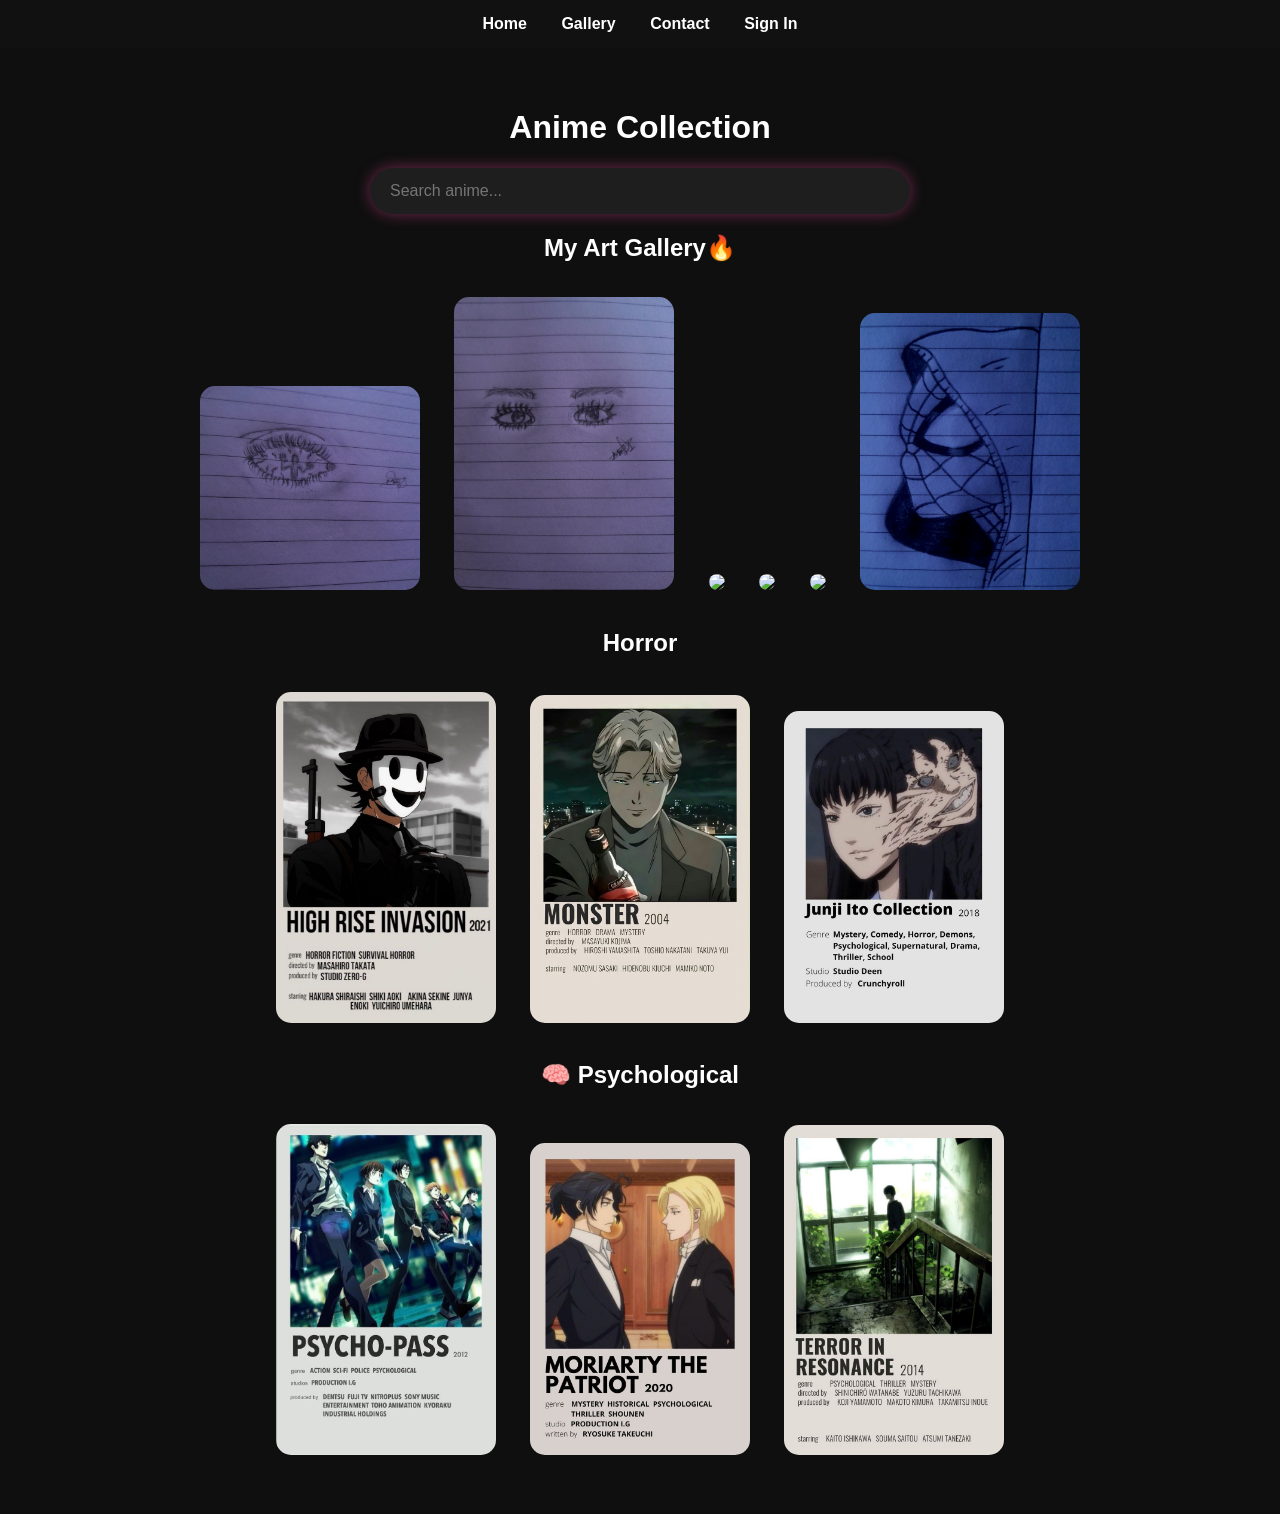
==== gallery.html @ d242ca9e "Add files via upload" ====
<!DOCTYPE html>
<html>
<head>
<title>Anime Gallery</title>
<link rel="stylesheet" href="style.css">
</head>
<body>

<nav>
<a href="index.html">Home</a>
<a href="gallery.html">Gallery</a>
<a href="contact.html">Contact</a>
<a href="signin.html">Sign In</a>
</nav>

<div class="container">

<h1>Anime Collection</h1>
<input type="text" id="search" onkeyup="searchAnime()" placeholder="Search anime...">

<h2>My Art Gallery🔥 </h2>
<div class="gallery anime-item">
<img src="drawing1.jpg" onclick="openImage(this)">
<img src="drawing2.jpg" onclick="openImage(this)">
<img src="drawing3.jpg" onclick="openImage(this)">
<img src="drawing4.jpg" onclick="openImage(this)">
<img src="drawing5.jpg" onclick="openImage(this)">
<img src="drawing6.jpg" onclick="openImage(this)">
</div>

<h2>Horror</h2>
<div class="gallery anime-item">
<img src="H anime1.jpg" onclick="openImage(this)">
<img src="H anime2.jpg" onclick="openImage(this)">
<img src="H anime3.jpg" onclick="openImage(this)">
</div>

<h2>🧠 Psychological</h2>
<div class="gallery anime-item">
<img src="psych1.jpg" onclick="openImage(this)">
<img src="psych2.jpg" onclick="openImage(this)">
<img src="psych3.jpg" onclick="openImage(this)">
</div>

</div>

<div id="lightbox" onclick="closeImage()">
<img id="lightbox-img">
</div>

<script src="script.js"></script>

<script>
const links = document.querySelectorAll("nav a");
links.forEach(link => {
    if(link.href === window.location.href){
        link.classList.add("active");
    }
});
</script>
</body>
</html>
---- style.css ----
body{
    margin:0;
    font-family:Segoe UI, sans-serif;
    background-color:#0f0f0f;  /* One solid professional color */
    color:white;
}

nav{
    background:#111;
    padding:15px;
    text-align:center;
    position:sticky;
    top:0;
}

nav a{
    color:white;
    margin:15px;
    text-decoration:none;
    font-weight:bold;
    transition:0.3s;
}

nav a:hover{
    color:#ff4da6;
}

.hero{
    height:100vh;
    background:url("naruto.jpg") center/cover no-repeat;
    display:flex;
    justify-content:center;
    align-items:center;
}

.overlay{
    background:rgba(0,0,0,0.6);
    padding:40px;
    border-radius:20px;
    text-align:center;
    animation:fadeIn 2s;
}

.button{
    padding:12px 25px;
    border:none;
    border-radius:25px;
    background:linear-gradient(45deg,#ff4da6,#ffb84d);
    cursor:pointer;
    font-weight:bold;
}

.button:hover{
    box-shadow:0 0 20px #ff4da6;
}

.container{
    padding:40px;
    text-align:center;
}

.gallery img{
    width:220px;
    margin:15px;
    border-radius:15px;
    transition:0.3s;
    cursor:pointer;
}

.gallery img:hover{
    transform:scale(1.1);
    box-shadow:0 0 20px #ff4da6;
}

#lightbox{
    position:fixed;
    display:none;
    top:0;
    left:0;
    width:100%;
    height:100%;
    background:rgba(0,0,0,0.9);
    justify-content:center;
    align-items:center;
}

#lightbox img{
    max-width:80%;
    max-height:80%;
    border-radius:20px;
}

@keyframes fadeIn{
    from{opacity:0;}
    to{opacity:1;}
}

.form-card{
    background:rgba(20,20,20,0.95);
    width:400px;
    max-width:90%;
    margin:80px auto;
    padding:40px;
    border-radius:15px;
    box-shadow:0 0 25px rgba(255,77,166,0.4);
}

.form-card h1{
    text-align:center;
    margin-bottom:20px;
}

.form-card input,
.form-card textarea{
    width:100%;
    padding:12px;
    margin:10px 0;
    border-radius:8px;
    border:none;
    font-size:15px;
}

.form-card textarea{
    resize:none;
    height:120px;
}
.contact-card{
    background:rgba(25,25,25,0.98);
    width:90%;
    max-width:600px;
    margin:80px auto;
    padding:50px;
    border-radius:20px;
    box-shadow:0 0 35px rgba(255,77,166,0.5);
}

.contact-card h1{
    text-align:center;
    margin-bottom:30px;
}

.contact-card input,
.contact-card textarea{
    width:100%;
    padding:14px;
    margin:12px 0;
    border-radius:10px;
    border:none;
    font-size:16px;
    background:#1e1e1e;
    color:white;
}

.contact-card textarea{
    height:140px;
    resize:none;
}
#search{
    width:90%;
    max-width:500px;
    padding:14px 20px;
    margin:20px auto;
    display:block;
    border-radius:30px;
    border:none;
    font-size:16px;
    background:#1e1e1e;
    color:white;
    box-shadow:0 0 15px rgba(255,77,166,0.4);
    transition:0.3s;
}

/* When user clicks on it */
#search:focus{
    outline:none;
    box-shadow:0 0 25px #ff4da6;
    transform:scale(1.03);
}
/* Full screen background video */
#bg-video{
    position:fixed;
    right:0;
    bottom:0;
    min-width:100%;
    min-height:100%;
    object-fit:cover;
    z-index:-1;
}

/* Content on top of video */
.home-content{
    position:relative;
    height:100vh;
    display:flex;
    justify-content:center;
    align-items:center;
    flex-direction:column;
    text-align:center;
    background:rgba(0,0,0,0.5);
    color:white;
}
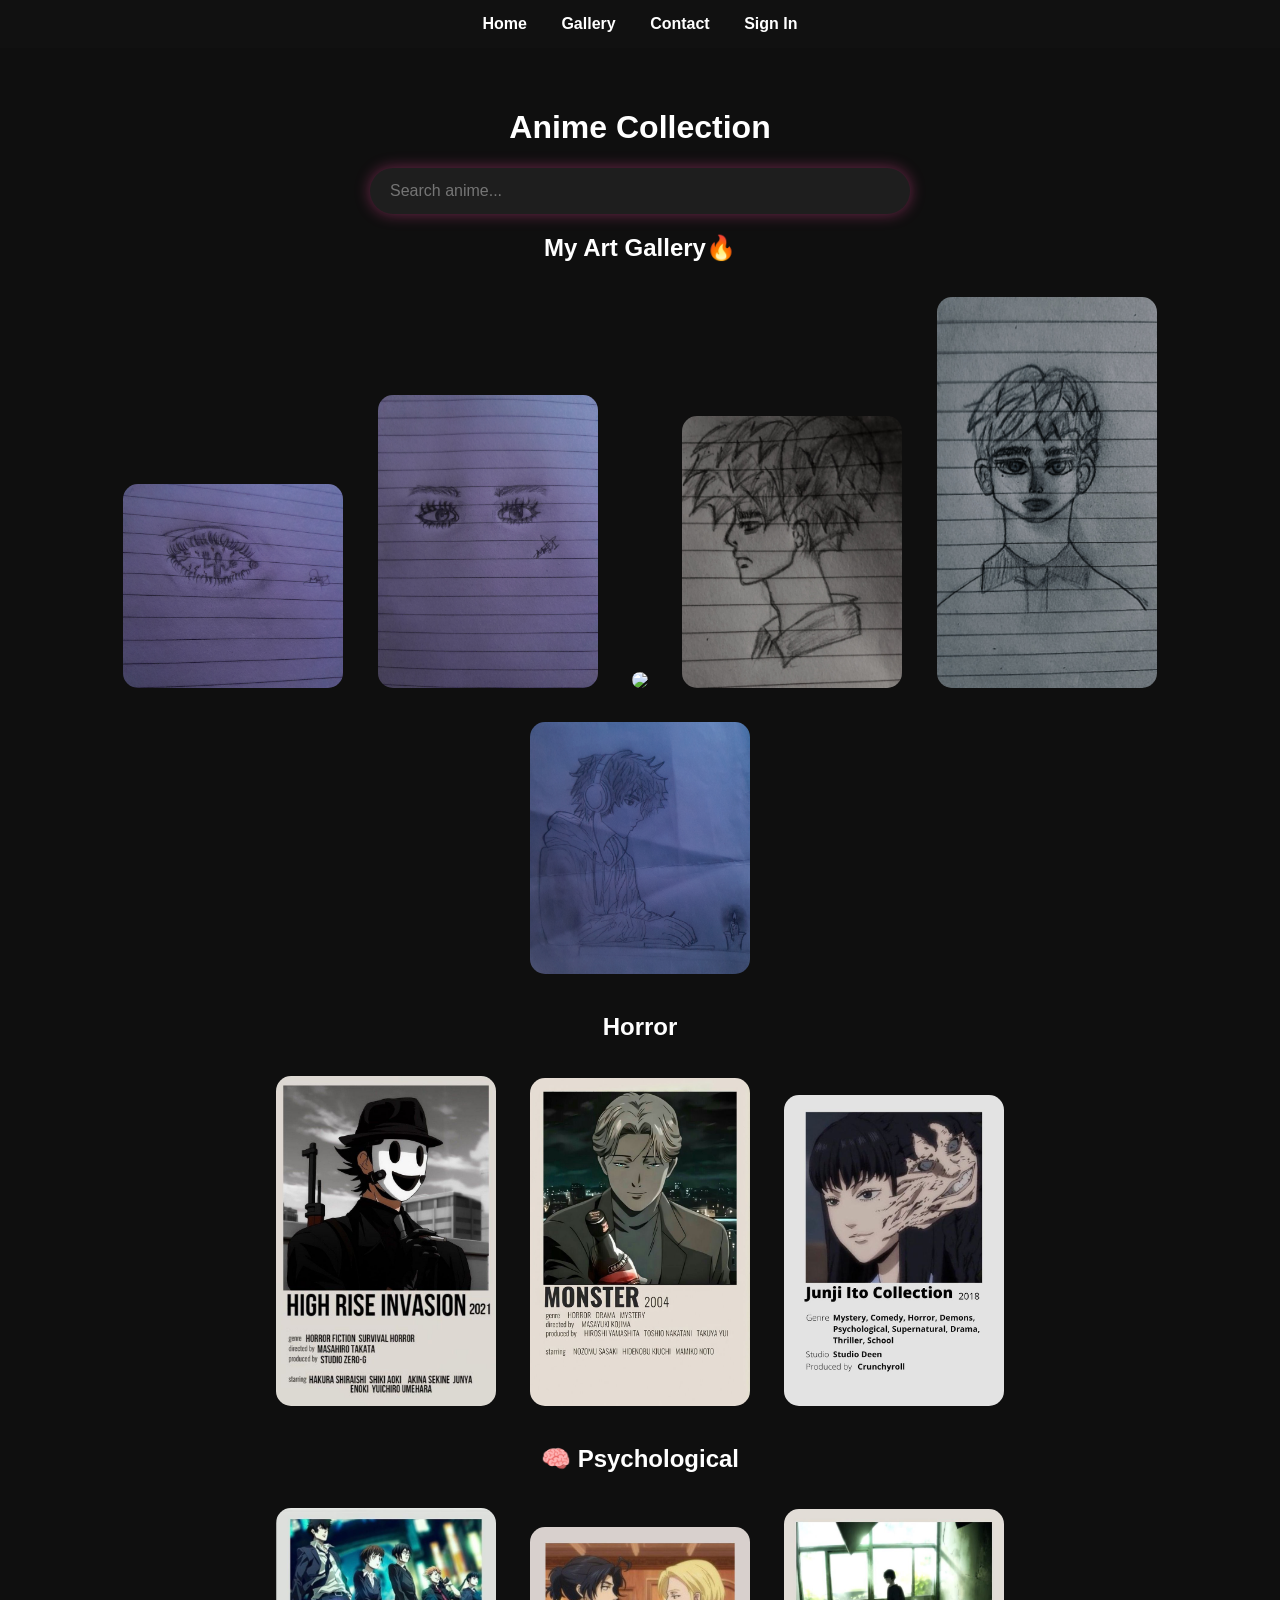
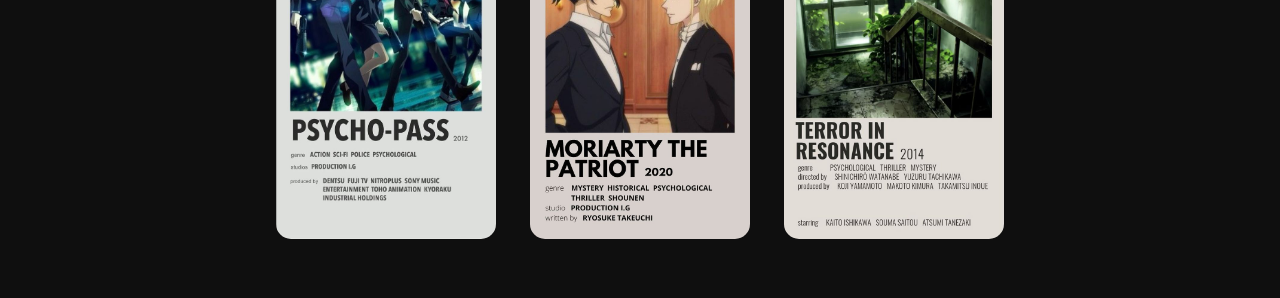
==== commit b8d68b8b: "Add new images to the gallery" ====
--- a/gallery.html
+++ b/gallery.html
@@ -23,9 +23,9 @@
 <img src="drawing1.jpg" onclick="openImage(this)">
 <img src="drawing2.jpg" onclick="openImage(this)">
 <img src="drawing3.jpg" onclick="openImage(this)">
-<img src="drawing4.jpg" onclick="openImage(this)">
-<img src="drawing5.jpg" onclick="openImage(this)">
-<img src="drawing6.jpg" onclick="openImage(this)">
+<img src="Snapchat-492076234.jpg" onclick="openImage(this)">
+<img src="Snapchat-634655305.jpg" onclick="openImage(this)">
+<img src="20260308_180752.jpg" onclick="openImage(this)">
 </div>
 
 <h2>Horror</h2>
@@ -59,4 +59,4 @@
 });
 </script>
 </body>
-</html>+</html>
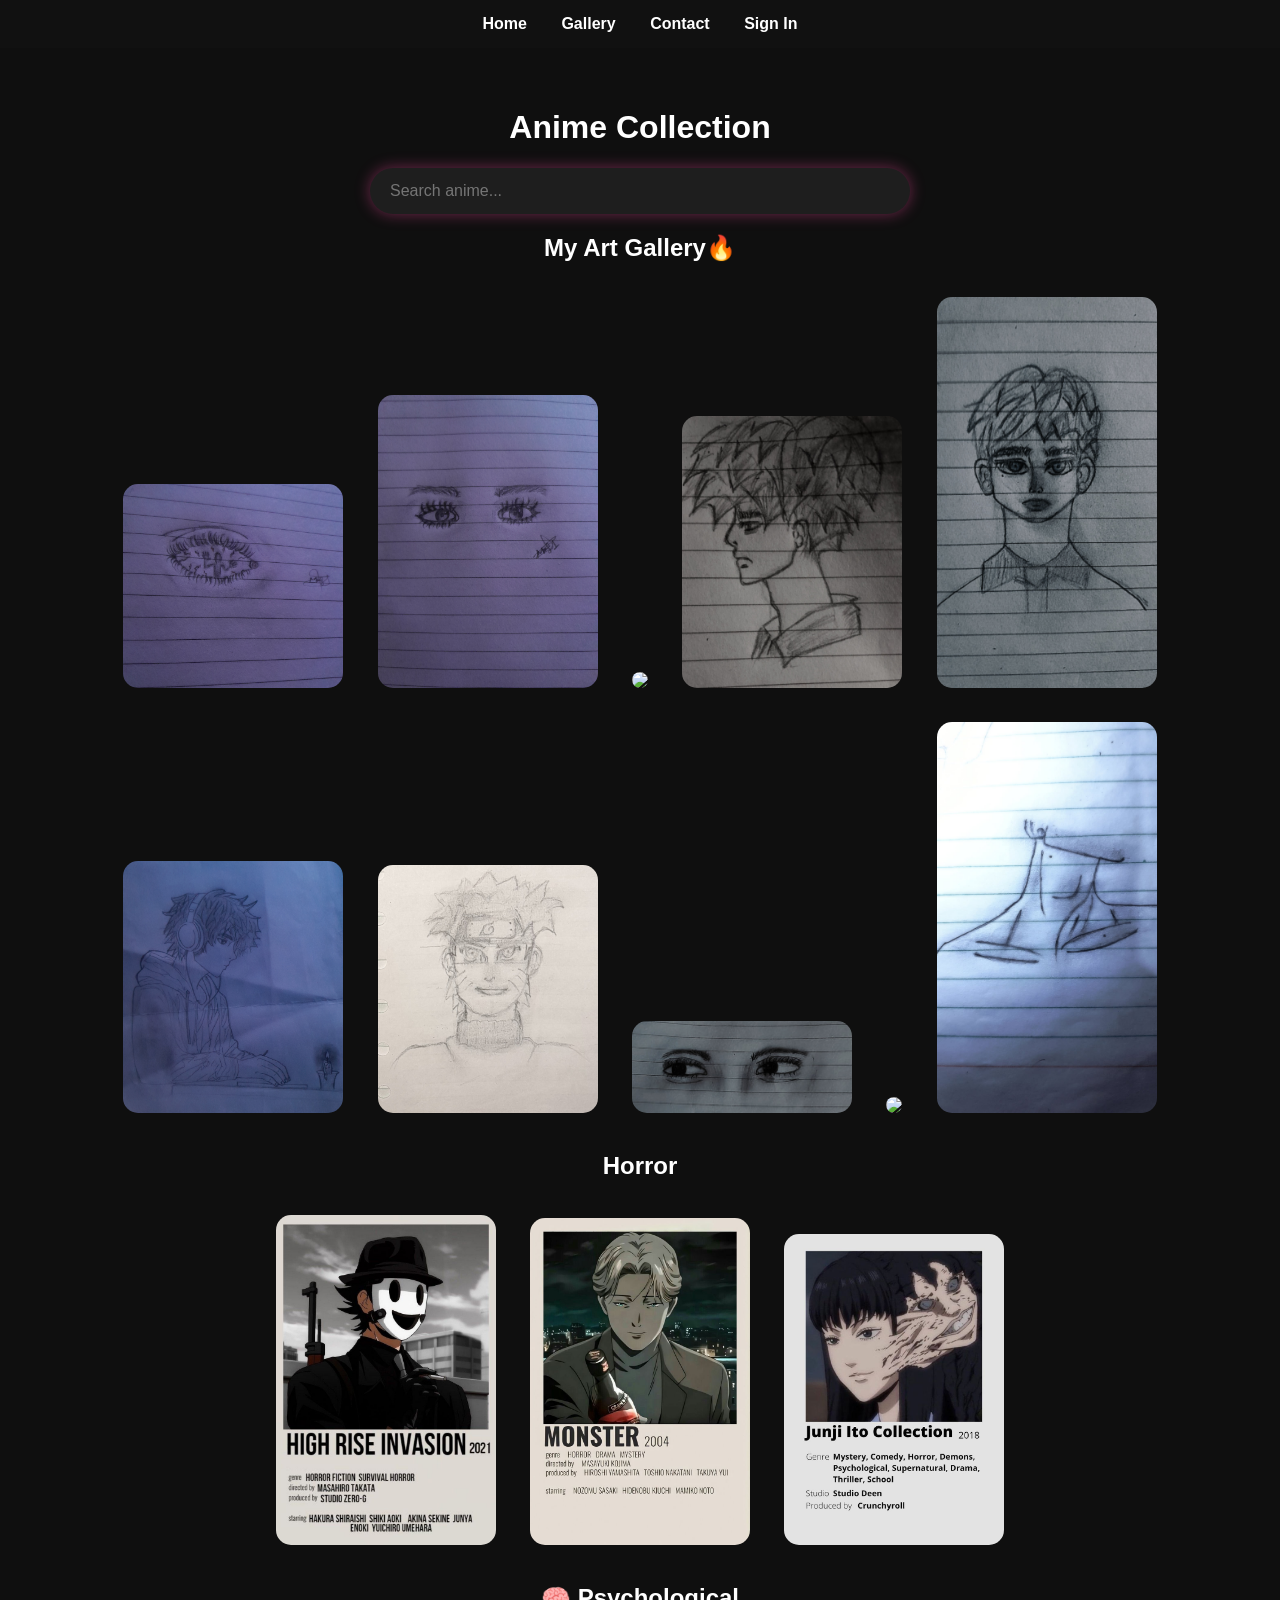
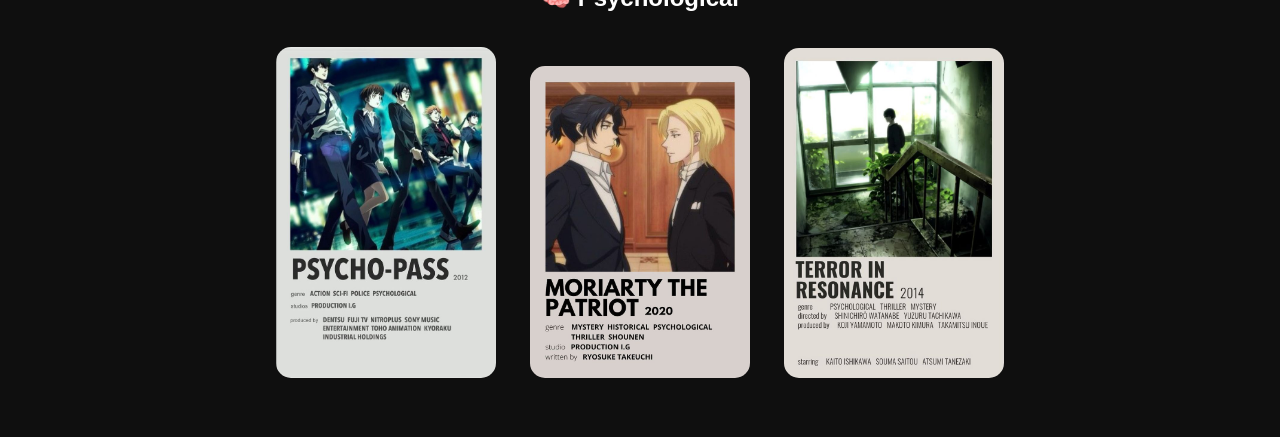
==== commit 86706a64: "Add new images to the gallery" ====
--- a/gallery.html
+++ b/gallery.html
@@ -26,6 +26,13 @@
 <img src="Snapchat-492076234.jpg" onclick="openImage(this)">
 <img src="Snapchat-634655305.jpg" onclick="openImage(this)">
 <img src="20260308_180752.jpg" onclick="openImage(this)">
+<img src="20260501_203731.jpg" onclick="openImage(this)">
+
+<img src="Snapchat-1440847260.jpg" onclick="openImage(this)">
+<img src="20260531_204628.heic" onclick="openImage(this)">
+
+<img src="Snapchat-1049137046.jpg" onclick="openImage(this)">
+
 </div>
 
 <h2>Horror</h2>
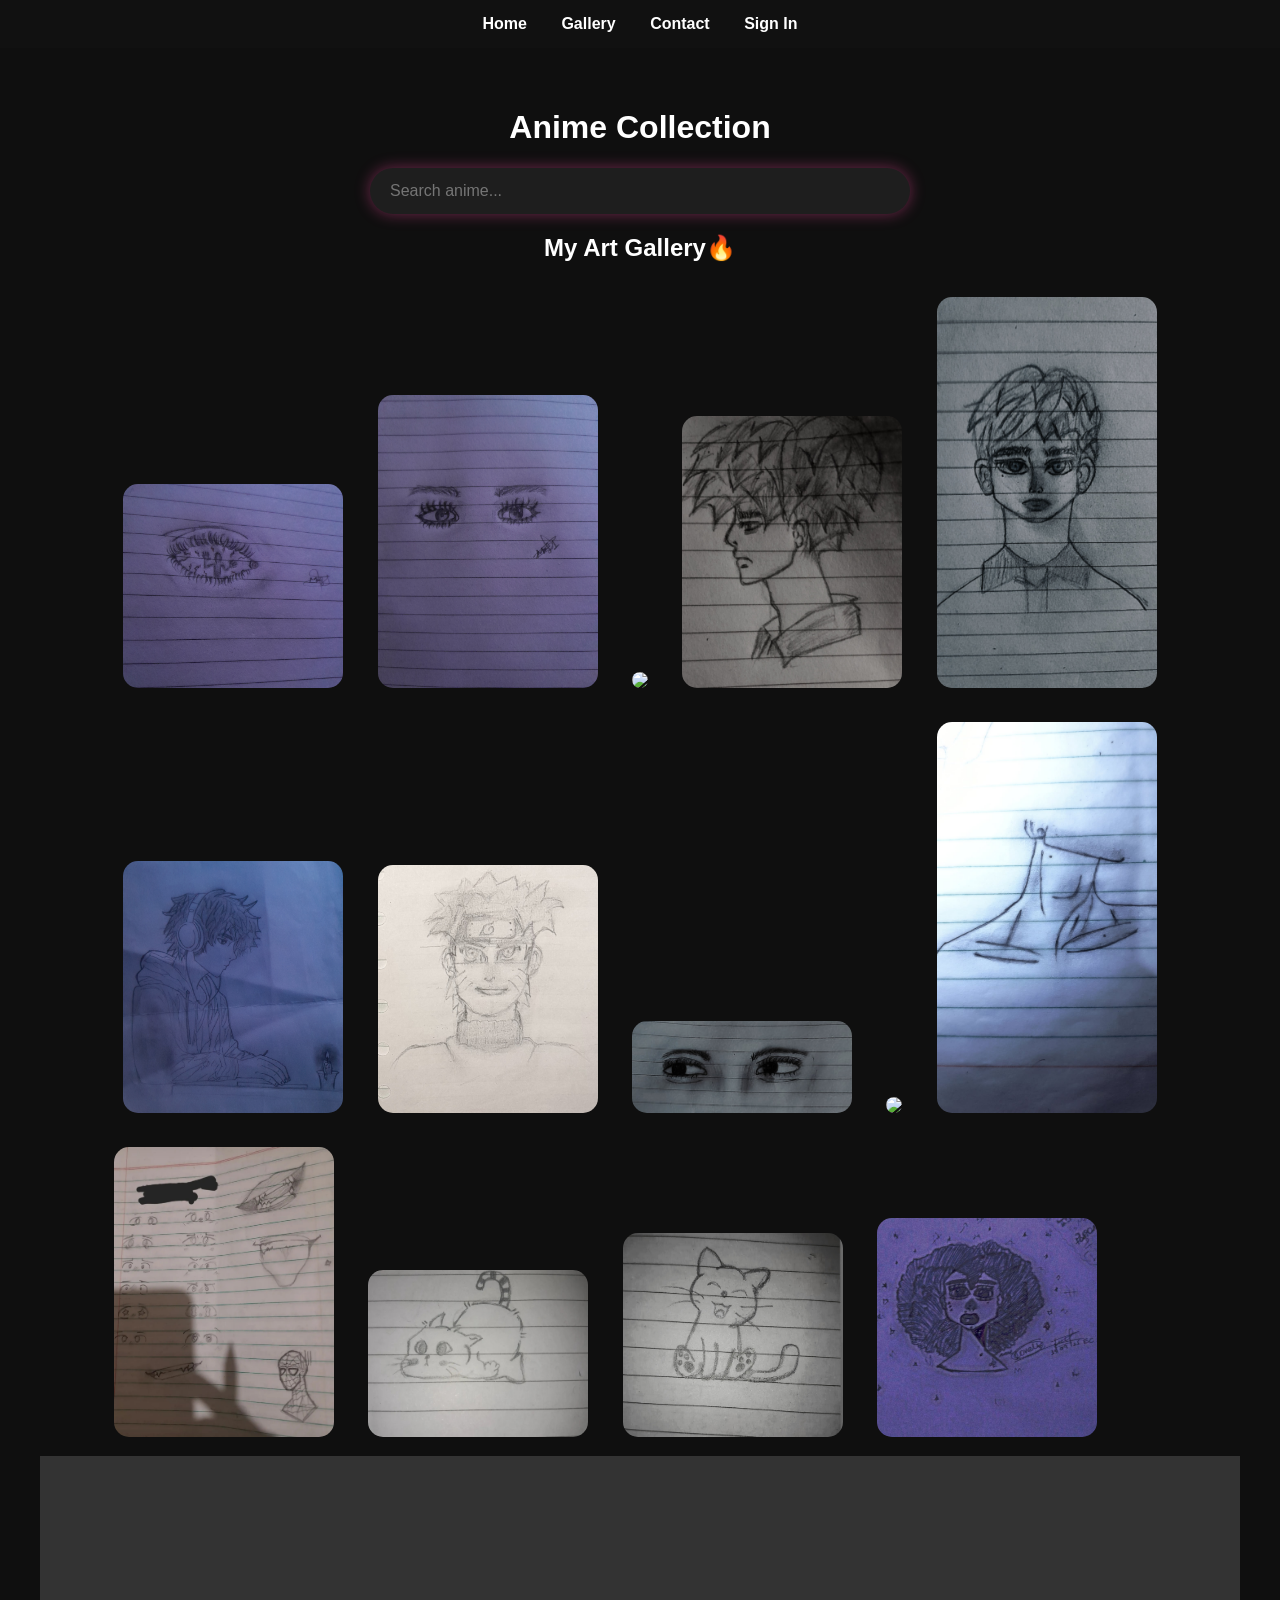
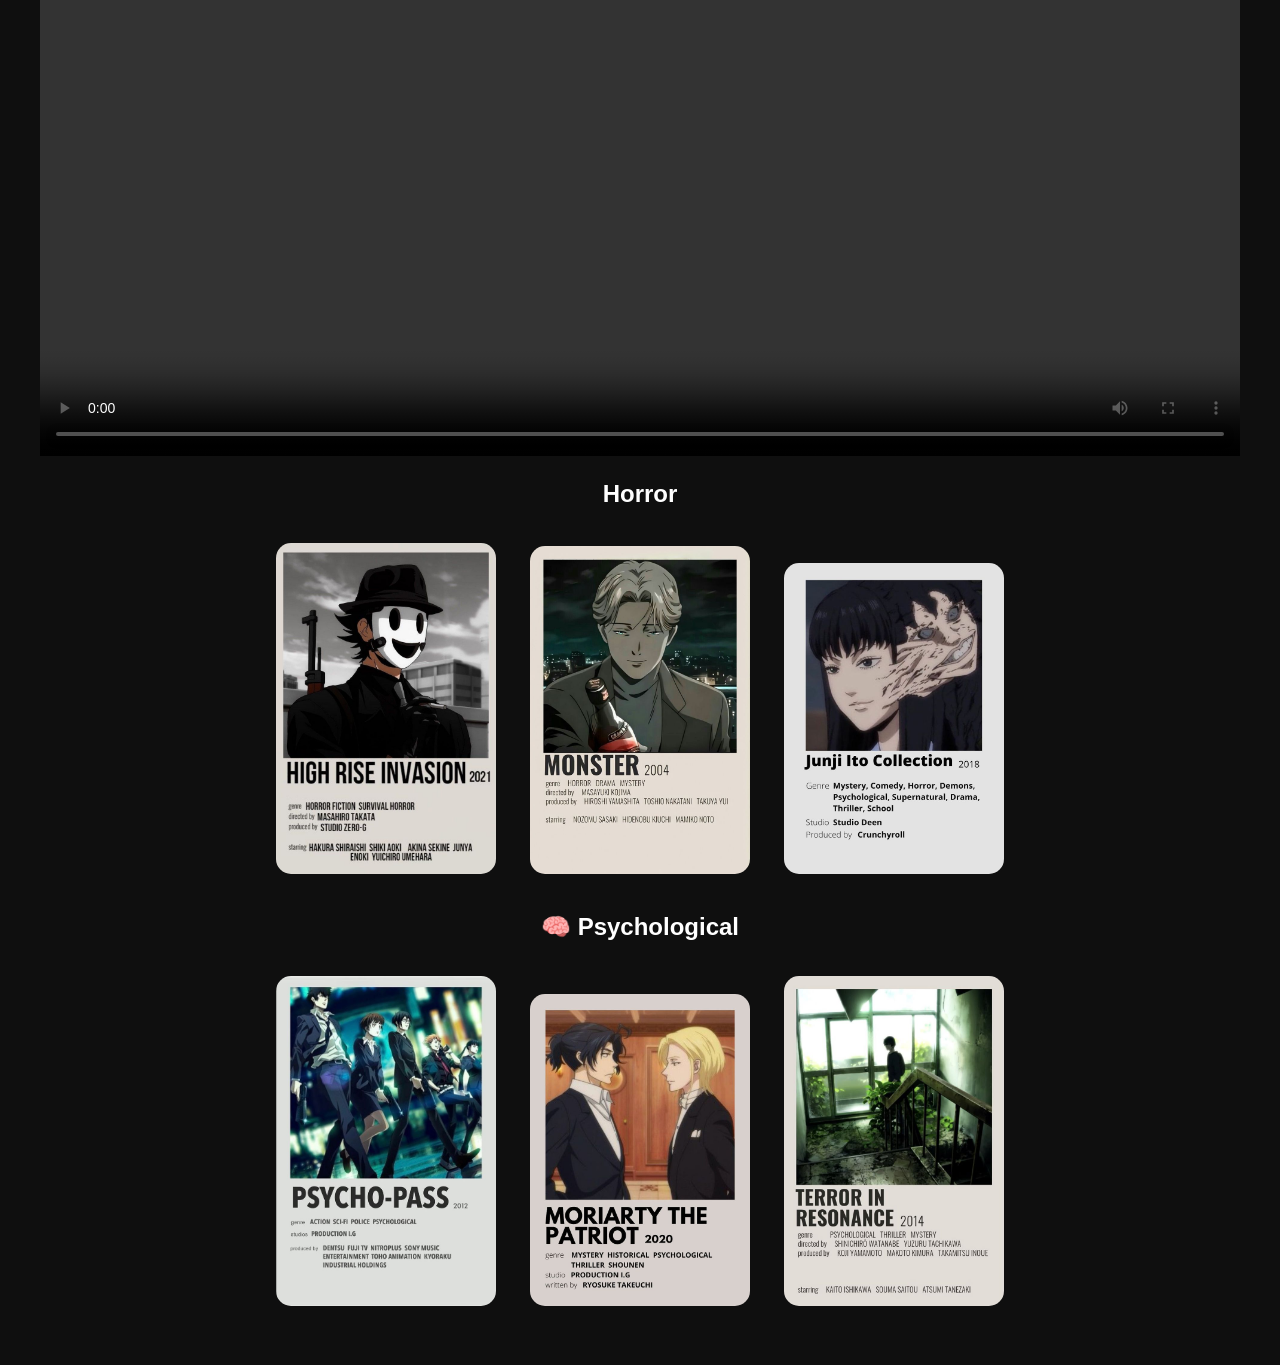
==== commit e52006bf: "Update gallery.html with new media items Added new images and a video to the gallery." ====
--- a/gallery.html
+++ b/gallery.html
@@ -27,12 +27,22 @@
 <img src="Snapchat-634655305.jpg" onclick="openImage(this)">
 <img src="20260308_180752.jpg" onclick="openImage(this)">
 <img src="20260501_203731.jpg" onclick="openImage(this)">
-
 <img src="Snapchat-1440847260.jpg" onclick="openImage(this)">
 <img src="20260531_204628.heic" onclick="openImage(this)">
+<img src="Snapchat-1049137046.jpg" onclick="openImage(this)">
+<img src="Screenshot_20260714_013847_Instagram.jpg" onclick="openImage(this)">
+<img src="Screenshot_20260714_013826_Instagram.jpg" onclick="openImage(this)">
+<img src="Screenshot_20260714_013821_Instagram.jpg" onclick="openImage(this)">
+<img src="IMG_20260121_214507_778.jpg" onclick="openImage(this)">
+<img src="" onclick="openImage(this)">
+<img src="" onclick="openImage(this)">
+<video controls width="100%">
+    <source src="videos/Snapchat-1366519900.mp4" type="video/mp4">
+    Your browser does not support the video tag.
+</video>
 
-<img src="Snapchat-1049137046.jpg" onclick="openImage(this)">
 
+    
 </div>
 
 <h2>Horror</h2>
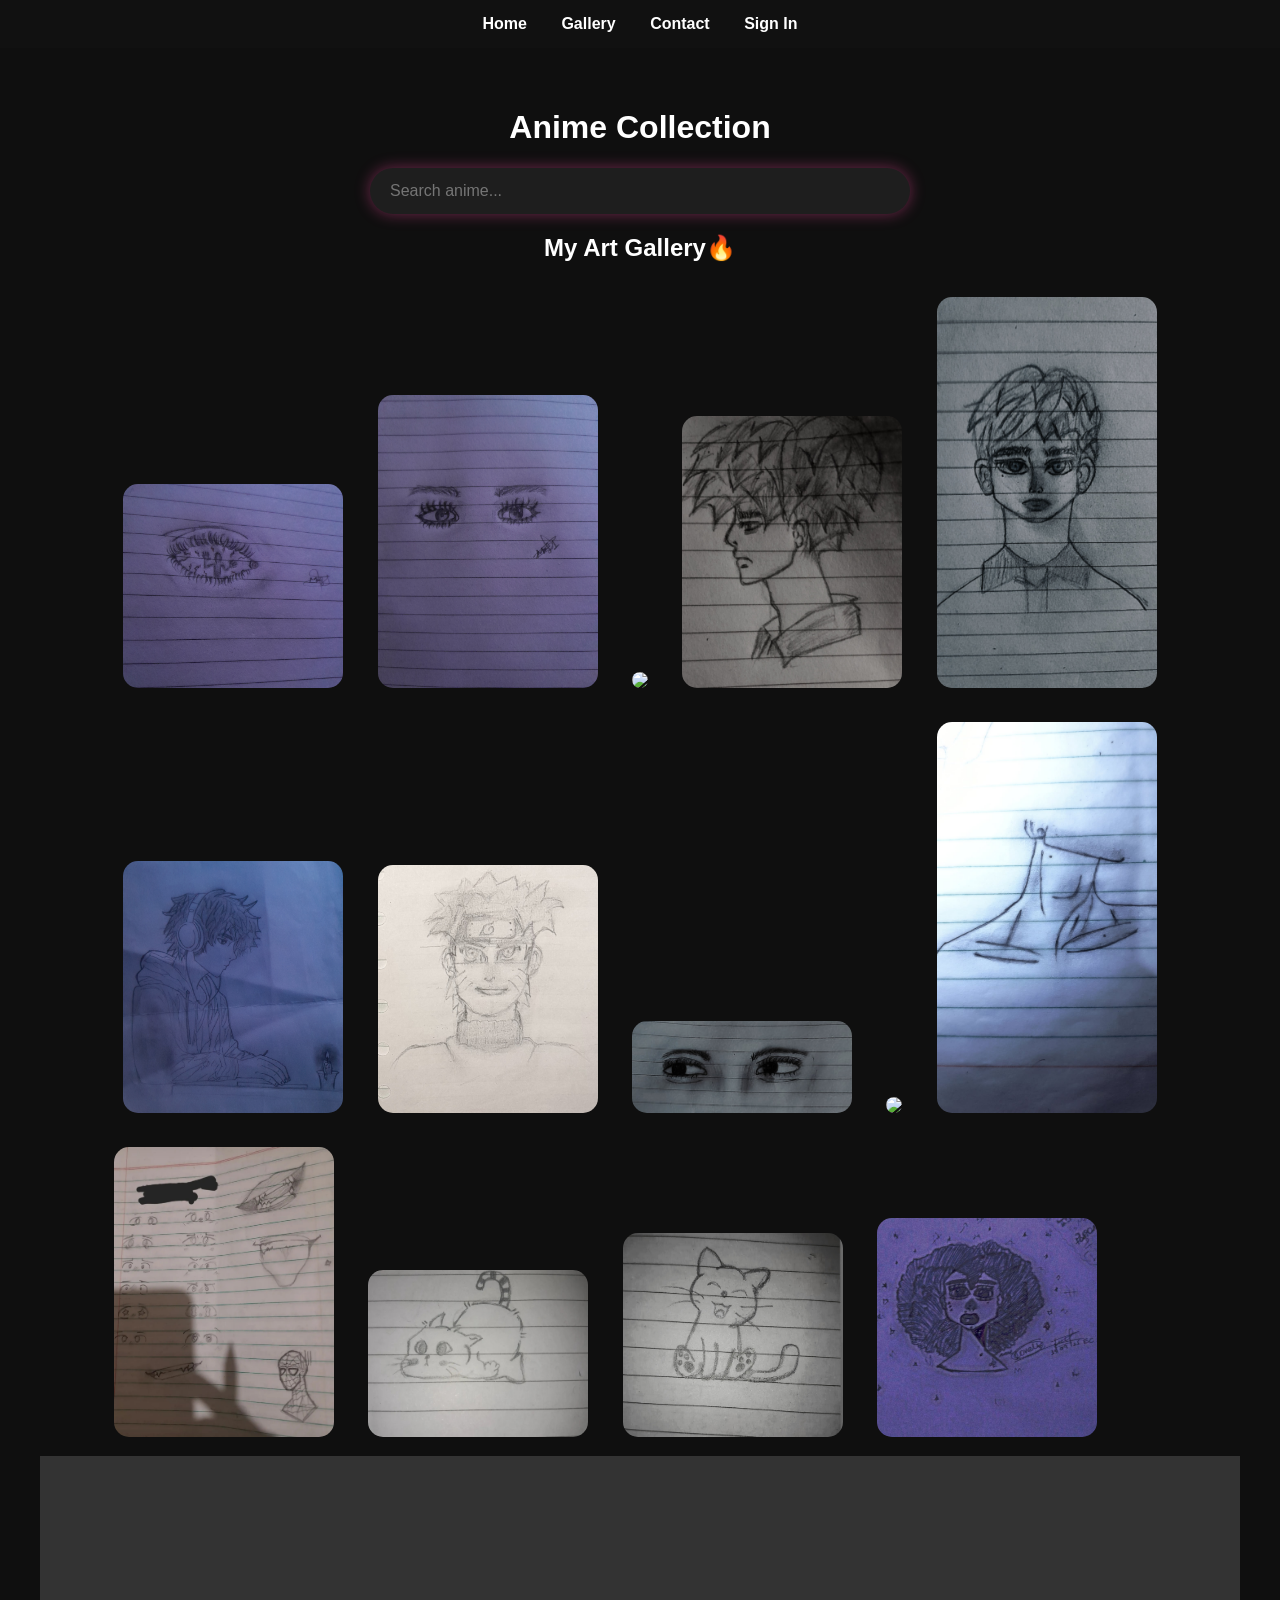
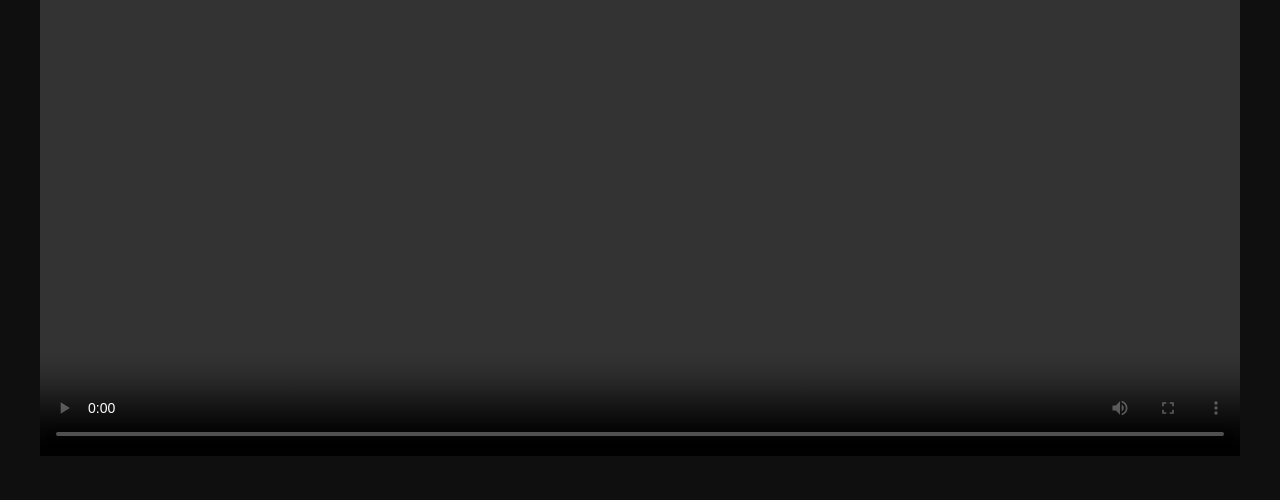
==== commit 6394e3e8: "Update title and add video element to gallery Changed title from 'Anime Gallery' to 'Gallery🎨' and a" ====
--- a/gallery.html
+++ b/gallery.html
@@ -1,7 +1,7 @@
 <!DOCTYPE html>
 <html>
 <head>
-<title>Anime Gallery</title>
+<title>Gallery🎨</title>
 <link rel="stylesheet" href="style.css">
 </head>
 <body>
@@ -36,33 +36,14 @@
 <img src="IMG_20260121_214507_778.jpg" onclick="openImage(this)">
 <img src="" onclick="openImage(this)">
 <img src="" onclick="openImage(this)">
+    
 <video controls width="100%">
     <source src="videos/Snapchat-1366519900.mp4" type="video/mp4">
     Your browser does not support the video tag.
 </video>
 
-
+</div>
     
-</div>
-
-<h2>Horror</h2>
-<div class="gallery anime-item">
-<img src="H anime1.jpg" onclick="openImage(this)">
-<img src="H anime2.jpg" onclick="openImage(this)">
-<img src="H anime3.jpg" onclick="openImage(this)">
-</div>
-
-<h2>🧠 Psychological</h2>
-<div class="gallery anime-item">
-<img src="psych1.jpg" onclick="openImage(this)">
-<img src="psych2.jpg" onclick="openImage(this)">
-<img src="psych3.jpg" onclick="openImage(this)">
-</div>
-
-</div>
-
-<div id="lightbox" onclick="closeImage()">
-<img id="lightbox-img">
 </div>
 
 <script src="script.js"></script>
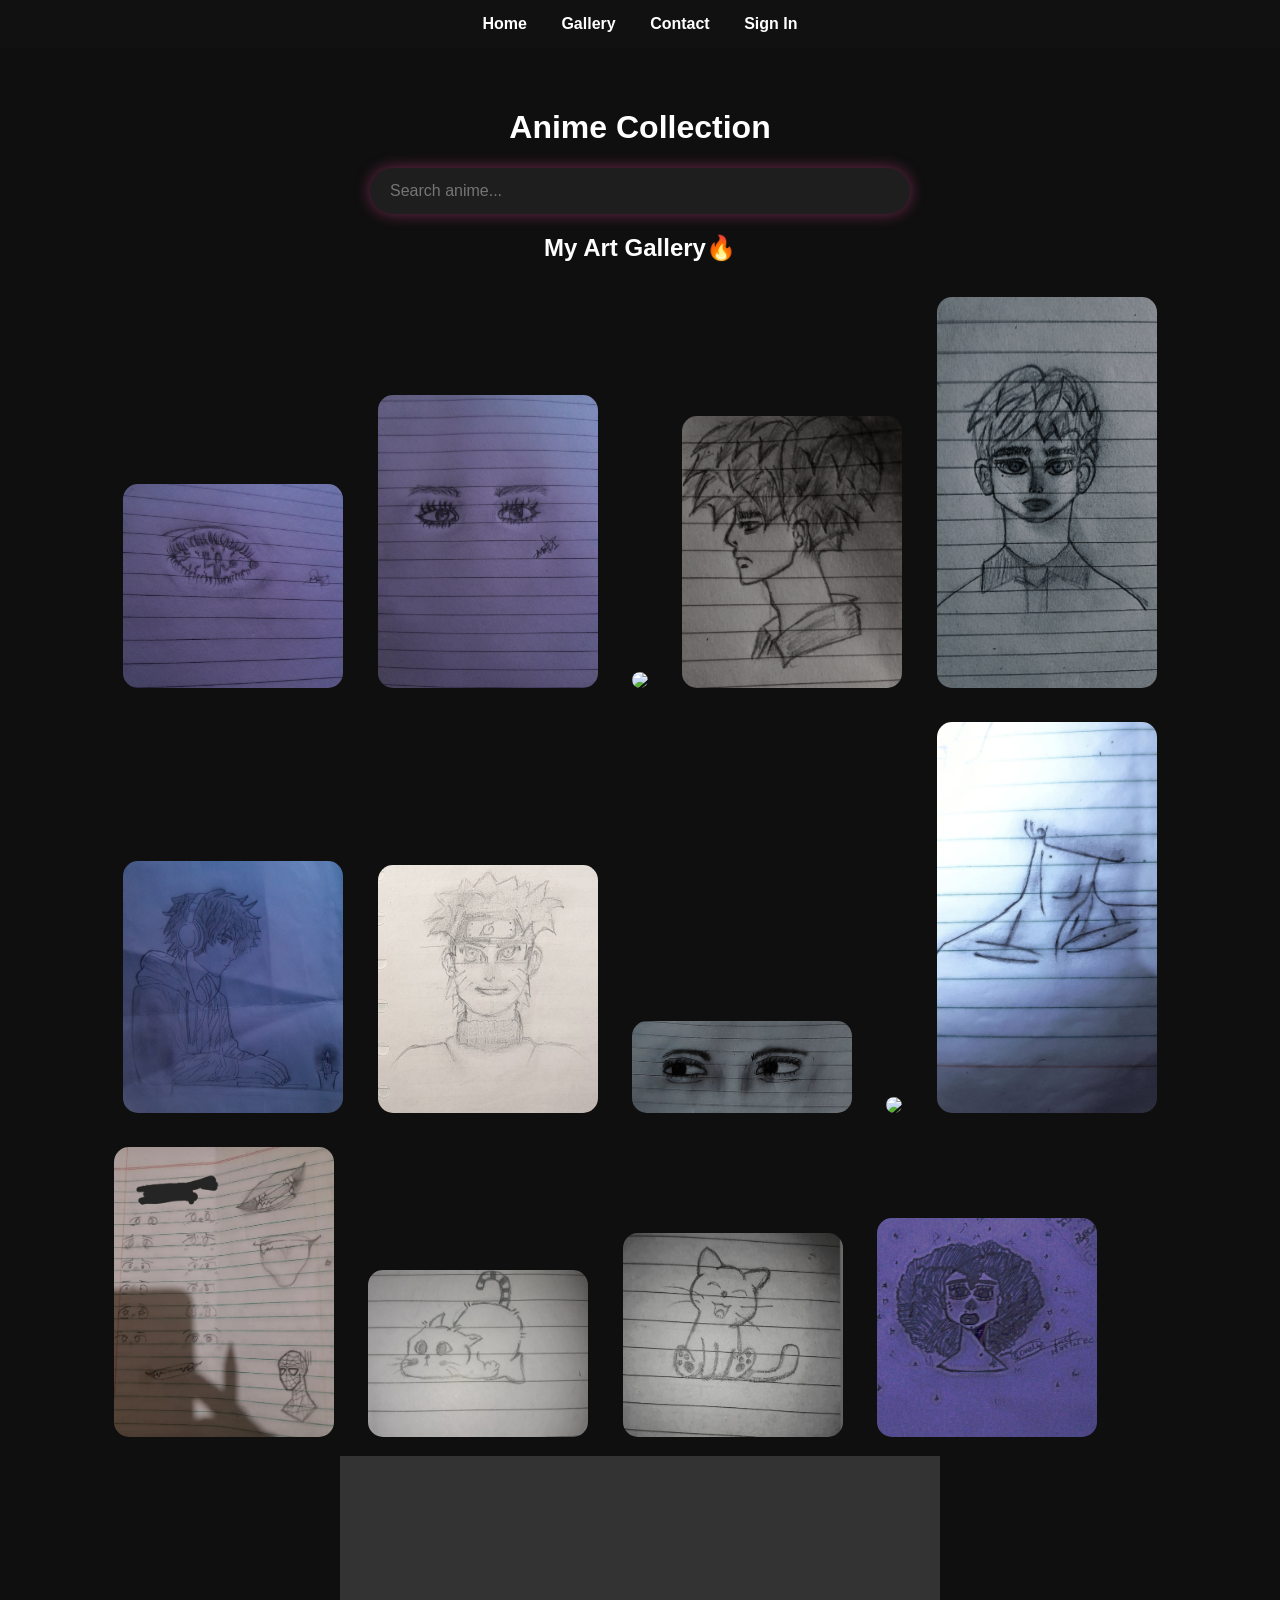
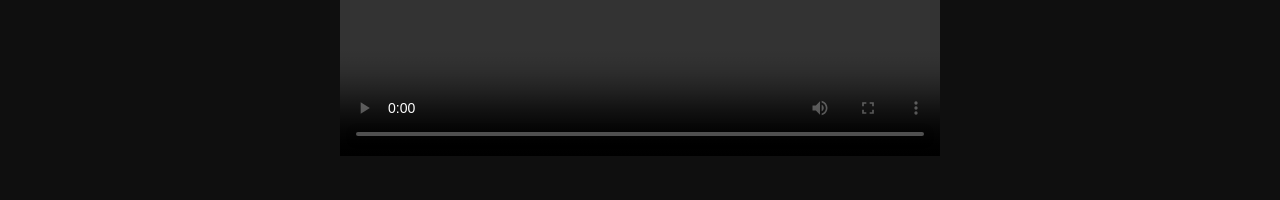
==== commit 9720571a: "Adjust video width and style in gallery.html Updated video element width and style in gallery.html." ====
--- a/gallery.html
+++ b/gallery.html
@@ -37,8 +37,8 @@
 <img src="" onclick="openImage(this)">
 <img src="" onclick="openImage(this)">
     
-<video controls width="100%">
-    <source src="videos/Snapchat-1366519900.mp4" type="video/mp4">
+<video controls width="50%" style="margin-left:30px; margin-right:30px; colapse:none;">
+    <source src="Snapchat-1366519900.mp4" type="video/mp4">
     Your browser does not support the video tag.
 </video>
 
